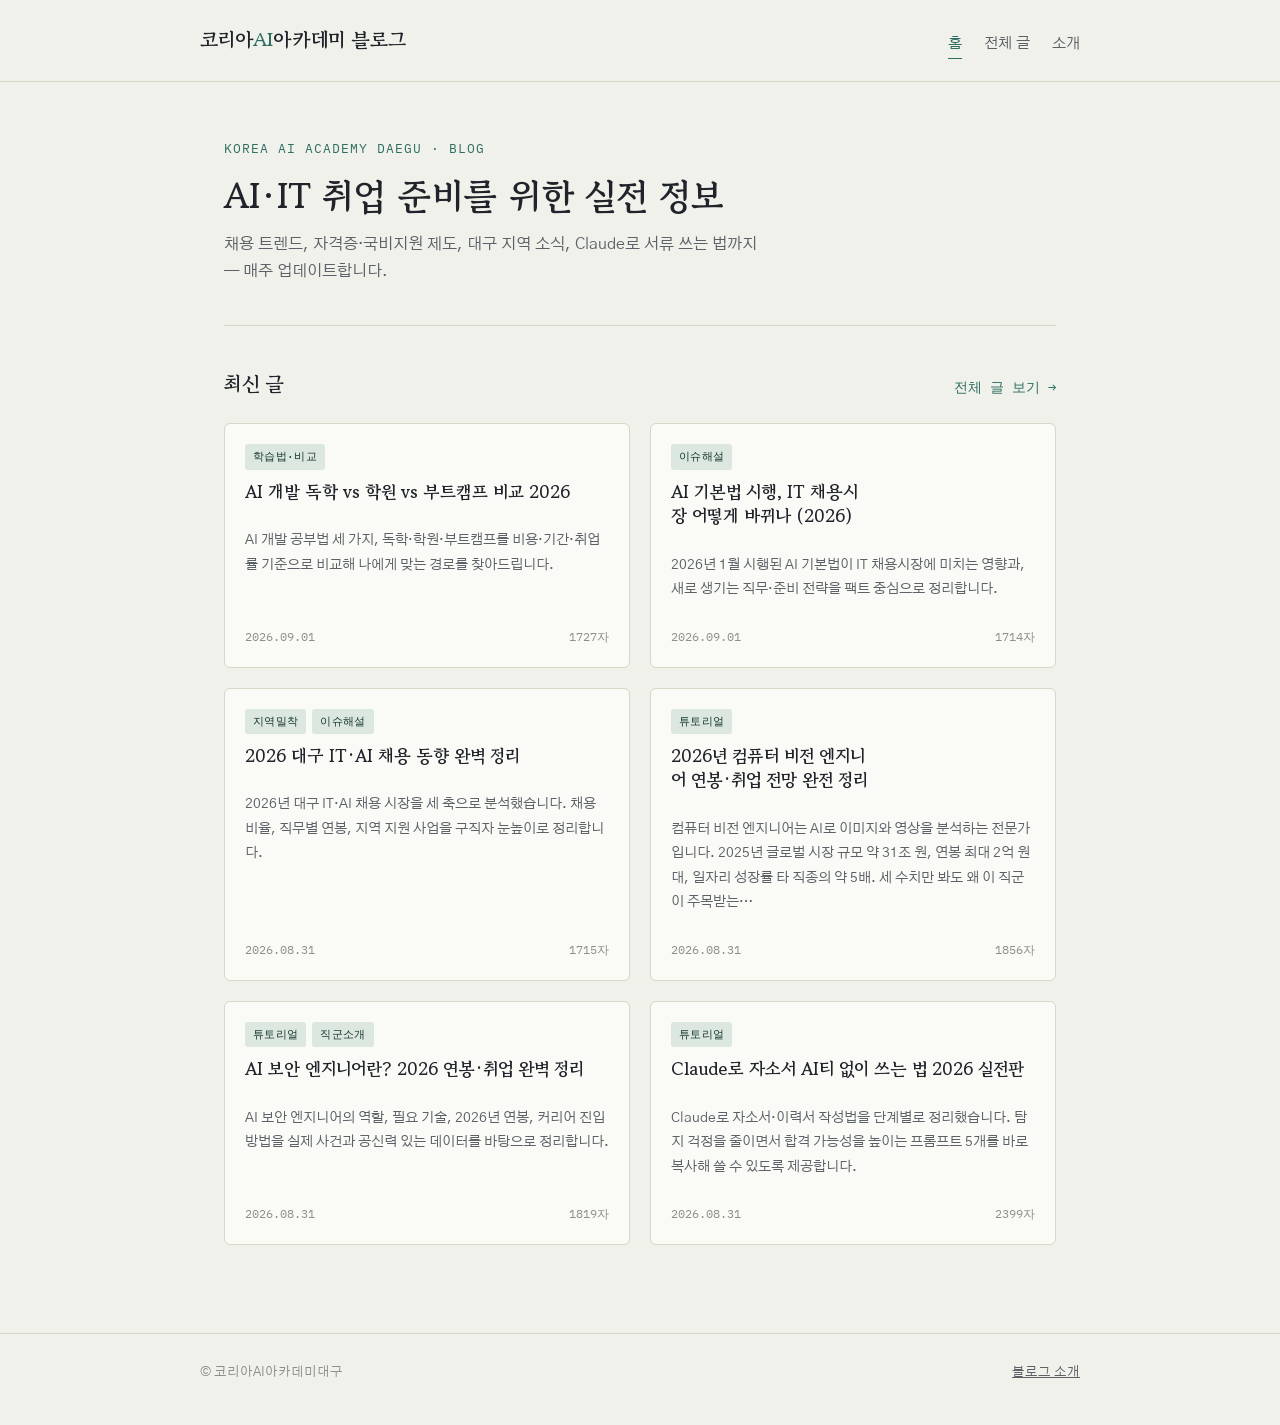
==== index.html @ 201ea53a "블로그 신규 사이트 초기 구성 + 기존 원고 31건 이전 - 정적 사이트(index/post/archive/about) + blog-posts/index.json 구조 - Desk" ====
<!doctype html>
<html lang="ko">
<head>
<meta charset="utf-8">
<meta name="viewport" content="width=device-width, initial-scale=1">
<title>코리아AI아카데미 블로그</title>
<meta name="description" content="AI·IT 취업, 채용 트렌드, 실전 프롬프트까지 — 코리아AI아카데미대구가 정리하는 블로그.">
<link rel="stylesheet" href="assets/style.css">
</head>
<body>

<header class="site-header">
  <div class="row">
    <a class="brand" href="index.html">코리아<span>AI</span>아카데미 블로그</a>
    <nav class="site-nav">
      <a href="index.html" aria-current="page">홈</a>
      <a href="archive.html">전체 글</a>
      <a href="about.html">소개</a>
    </nav>
  </div>
</header>

<main class="shell">
  <section class="hero">
    <p class="eyebrow">Korea AI Academy Daegu · Blog</p>
    <h1>AI·IT 취업 준비를 위한 실전 정보</h1>
    <p>채용 트렌드, 자격증·국비지원 제도, 대구 지역 소식, Claude로 서류 쓰는 법까지 — 매주 업데이트합니다.</p>
  </section>

  <div class="section-head">
    <h2>최신 글</h2>
    <a href="archive.html">전체 글 보기 →</a>
  </div>
  <div class="card-grid" id="latest-grid">
    <p class="empty-note">불러오는 중…</p>
  </div>
</main>

<footer class="site-footer">
  <div class="row">
    <span>© 코리아AI아카데미대구</span>
    <a href="about.html">블로그 소개</a>
  </div>
</footer>

<script src="assets/script.js"></script>
</body>
</html>
---- assets/style.css ----
@import url('https://fonts.googleapis.com/css2?family=Gowun+Batang:wght@400;700&family=Gothic+A1:wght@400;500;600;700&family=IBM+Plex+Mono:wght@400;500&display=swap');

:root{
  --paper: #F0F1EA;
  --paper-raised: #FAFAF6;
  --ink: #20242A;
  --ink-soft: #5B6167;
  --ink-faint: #8B9089;
  --accent: #2E6F63;
  --accent-ink: #17392F;
  --accent-soft: #DCE7DF;
  --accent-2: #B5762F;
  --accent-2-soft: #EFE1CC;
  --line: #D9D6C7;
  --line-strong: #C3BFAE;
  --max: 880px;
}
@media (prefers-color-scheme: dark){
  :root{
    --paper: #171A18;
    --paper-raised: #1E2220;
    --ink: #E8E6DC;
    --ink-soft: #A3A99F;
    --ink-faint: #71766D;
    --accent: #6FBFA8;
    --accent-ink: #DCF3EA;
    --accent-soft: #223129;
    --accent-2: #D79A4B;
    --accent-2-soft: #34291A;
    --line: #2C312D;
    --line-strong: #3B4139;
  }
}

*{ box-sizing: border-box; }
html{ scroll-behavior: smooth; }
@media (prefers-reduced-motion: reduce){ html{ scroll-behavior: auto; } }

body{
  margin: 0;
  background: var(--paper);
  color: var(--ink);
  font-family: 'Gothic A1', 'Malgun Gothic', sans-serif;
  font-size: 16px;
  line-height: 1.75;
}
a{ color: inherit; }
::selection{ background: var(--accent-soft); color: var(--accent-ink); }

h1, h2, h3{
  font-family: 'Gowun Batang', 'Batang', serif;
  font-weight: 700;
  text-wrap: balance;
  margin: 0;
}

img{ max-width: 100%; }

/* ---- site chrome ---- */
.site-header{
  border-bottom: 1px solid var(--line);
  padding: 22px 24px;
}
.site-header .row{
  max-width: var(--max);
  margin: 0 auto;
  display: flex;
  align-items: baseline;
  justify-content: space-between;
  gap: 20px;
  flex-wrap: wrap;
}
.brand{
  font-family: 'Gowun Batang', serif;
  font-weight: 700;
  font-size: 20px;
  text-decoration: none;
  color: var(--ink);
  letter-spacing: -0.01em;
}
.brand span{ color: var(--accent); }
.site-nav{ display: flex; gap: 22px; font-size: 14.5px; }
.site-nav a{
  text-decoration: none;
  color: var(--ink-soft);
  border-bottom: 1px solid transparent;
  padding-bottom: 2px;
}
.site-nav a:hover, .site-nav a[aria-current="page"]{
  color: var(--accent);
  border-bottom-color: var(--accent);
}

.site-footer{
  border-top: 1px solid var(--line);
  margin-top: 64px;
  padding: 28px 24px 40px;
  color: var(--ink-faint);
  font-size: 13px;
}
.site-footer .row{
  max-width: var(--max);
  margin: 0 auto;
  display: flex;
  justify-content: space-between;
  flex-wrap: wrap;
  gap: 10px;
}
.site-footer a{ color: var(--ink-soft); }

.shell{
  max-width: var(--max);
  margin: 0 auto;
  padding: 48px 24px 24px;
}

/* ---- hero (home) ---- */
.hero{ padding: 8px 0 40px; border-bottom: 1px solid var(--line); margin-bottom: 40px; }
.hero .eyebrow{
  font-family: 'IBM Plex Mono', monospace;
  font-size: 12.5px;
  letter-spacing: 0.08em;
  text-transform: uppercase;
  color: var(--accent);
  margin: 0 0 12px;
}
.hero h1{ font-size: clamp(26px, 4vw, 36px); line-height: 1.3; margin-bottom: 12px; }
.hero p{ color: var(--ink-soft); font-size: 15.5px; max-width: 60ch; margin: 0; }

/* ---- section headers ---- */
.section-head{
  display: flex;
  align-items: baseline;
  justify-content: space-between;
  gap: 16px;
  margin-bottom: 22px;
  flex-wrap: wrap;
}
.section-head h2{ font-size: 20px; }
.section-head a{
  font-size: 13.5px;
  color: var(--accent);
  text-decoration: none;
  font-family: 'IBM Plex Mono', monospace;
}

/* ---- post cards ---- */
.card-grid{
  display: grid;
  grid-template-columns: repeat(2, 1fr);
  gap: 20px;
}
@media (max-width: 620px){ .card-grid{ grid-template-columns: 1fr; } }

.post-card{
  display: flex;
  flex-direction: column;
  gap: 10px;
  padding: 20px;
  background: var(--paper-raised);
  border: 1px solid var(--line);
  border-radius: 6px;
  text-decoration: none;
  color: var(--ink);
  transition: border-color .15s ease, transform .15s ease;
}
.post-card:hover{ border-color: var(--accent); transform: translateY(-1px); }
.post-card:focus-visible{ outline: 2px solid var(--accent); outline-offset: 2px; }
.post-card .tags{ display: flex; gap: 6px; flex-wrap: wrap; }
.tag{
  font-family: 'IBM Plex Mono', monospace;
  font-size: 11px;
  letter-spacing: 0.03em;
  color: var(--accent-ink);
  background: var(--accent-soft);
  border-radius: 3px;
  padding: 3px 8px;
}
.post-card h3{ font-size: 17.5px; line-height: 1.4; }
.post-card .excerpt{ font-size: 14px; color: var(--ink-soft); flex: 1; }
.post-card .meta{
  font-family: 'IBM Plex Mono', monospace;
  font-size: 12px;
  color: var(--ink-faint);
  display: flex;
  justify-content: space-between;
}

.empty-note{ color: var(--ink-faint); font-size: 14.5px; padding: 24px 0; }

/* ---- archive: filters ---- */
.filter-bar{
  display: flex;
  align-items: center;
  gap: 10px;
  flex-wrap: wrap;
  margin-bottom: 28px;
  padding-bottom: 24px;
  border-bottom: 1px solid var(--line);
}
.search-input{
  flex: 1 1 220px;
  min-width: 160px;
  font: inherit;
  font-size: 14.5px;
  padding: 9px 14px;
  border: 1px solid var(--line-strong);
  border-radius: 5px;
  background: var(--paper-raised);
  color: var(--ink);
}
.search-input:focus-visible{ outline: 2px solid var(--accent); outline-offset: 1px; }
.tag-filter{
  font-family: 'IBM Plex Mono', monospace;
  font-size: 12.5px;
  padding: 6px 12px;
  border: 1px solid var(--line-strong);
  border-radius: 999px;
  background: var(--paper-raised);
  color: var(--ink-soft);
  cursor: pointer;
}
.tag-filter[aria-pressed="true"]{
  background: var(--accent);
  border-color: var(--accent);
  color: var(--paper-raised);
}
.result-count{
  font-family: 'IBM Plex Mono', monospace;
  font-size: 12.5px;
  color: var(--ink-faint);
  margin-bottom: 18px;
}

/* ---- post detail ---- */
.post-head{ border-bottom: 1px solid var(--line); padding-bottom: 28px; margin-bottom: 32px; }
.post-head .tags{ display: flex; gap: 6px; margin-bottom: 14px; }
.post-head h1{ font-size: clamp(24px, 3.6vw, 34px); line-height: 1.35; margin-bottom: 14px; }
.post-head .meta{
  font-family: 'IBM Plex Mono', monospace;
  font-size: 13px;
  color: var(--ink-faint);
}

.post-body{ max-width: 68ch; font-size: 16.5px; }
.post-body h2{ font-size: 21px; margin: 40px 0 14px; }
.post-body h3{ font-size: 17.5px; margin: 30px 0 10px; }
.post-body p{ margin: 0 0 16px; }
.post-body ul, .post-body ol{ margin: 0 0 16px; padding-left: 24px; }
.post-body li{ margin-bottom: 6px; }
.post-body blockquote{
  margin: 0 0 16px;
  padding: 4px 18px;
  border-left: 3px solid var(--accent);
  color: var(--ink-soft);
  background: var(--paper-raised);
}
.post-body strong{ font-weight: 700; color: var(--ink); }
.post-body hr{ border: none; border-top: 1px solid var(--line); margin: 32px 0; }
.post-body code{
  font-family: 'IBM Plex Mono', monospace;
  font-size: 0.9em;
  background: var(--accent-2-soft);
  color: var(--accent-2);
  padding: 1px 5px;
  border-radius: 3px;
}
.img-note{
  font-family: 'IBM Plex Mono', monospace;
  font-size: 12.5px;
  color: var(--ink-faint);
  border: 1px dashed var(--line-strong);
  border-radius: 5px;
  padding: 10px 14px;
  margin: 0 0 16px;
}

.related{ margin-top: 48px; padding-top: 32px; border-top: 1px solid var(--line); }
.related h2{ font-size: 17px; margin-bottom: 16px; }

.back-link{
  display: inline-flex;
  align-items: center;
  gap: 6px;
  font-family: 'IBM Plex Mono', monospace;
  font-size: 13px;
  color: var(--accent);
  text-decoration: none;
  margin-bottom: 24px;
}

/* ---- about page ---- */
.about-body{ max-width: 64ch; font-size: 16.5px; }
.about-body p{ margin: 0 0 16px; color: var(--ink-soft); }
.about-body h2{ font-size: 19px; margin: 34px 0 12px; color: var(--ink); }
.cta{
  display: inline-block;
  margin-top: 8px;
  padding: 11px 20px;
  background: var(--accent);
  color: var(--paper-raised);
  text-decoration: none;
  border-radius: 5px;
  font-size: 14.5px;
  font-weight: 600;
}
.cta:hover{ opacity: .92; }
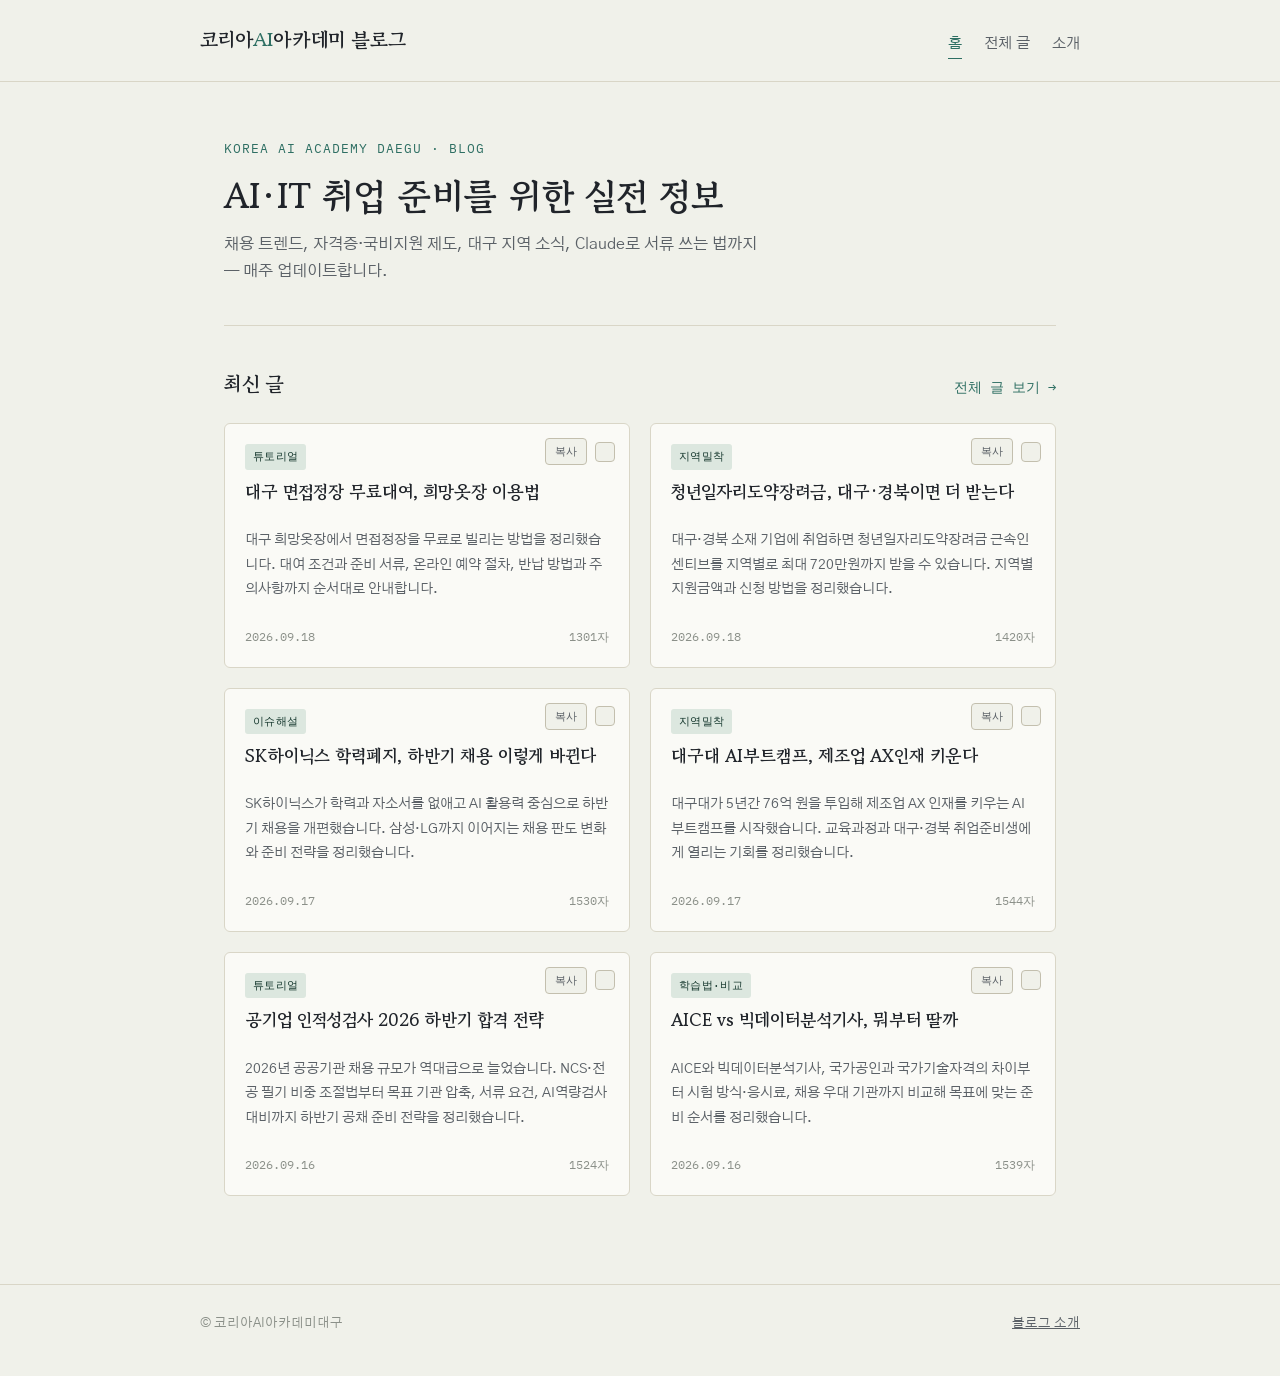
==== commit b5391e65: "메타태그에 SEO 키워드 추가, archive 페이지에 description 추가" ====
--- a/index.html
+++ b/index.html
@@ -4,6 +4,7 @@
 <meta charset="utf-8">
 <meta name="viewport" content="width=device-width, initial-scale=1">
 <title>코리아AI아카데미 블로그</title>
+<meta name="keywords" content="대구IT학원, 대구프로그래밍학원, 대구코딩학원, 대구정보보안학원, 대구빅데이터학원, 대구C언어학원, 대구자바학원, 대구파이썬학원, 대구역코딩학원, 대구역IT학원, 대구역프로그래밍학원, 대구백엔드학원, 대구프론트엔드학원, 대구국비지원무료교육, 대구국민내일배움카드, 대구AI교육, 대구AI자격증, 대구AI개발자, 대구AI국비지원, 대구AI학원, 대구정보처리기사학원, 대구컴퓨터학원">
 <meta name="description" content="AI·IT 취업, 채용 트렌드, 실전 프롬프트까지 — 코리아AI아카데미대구가 정리하는 블로그.">
 <link rel="stylesheet" href="assets/style.css">
 </head>
--- a/assets/style.css
+++ b/assets/style.css
@@ -153,20 +153,90 @@
 @media (max-width: 620px){ .card-grid{ grid-template-columns: 1fr; } }
 
 .post-card{
+  position: relative;
+  padding: 20px;
+  background: var(--paper-raised);
+  border: 1px solid var(--line);
+  border-radius: 6px;
+  transition: border-color .15s ease, opacity .15s ease;
+}
+.post-card:has(.card-link:hover){ border-color: var(--accent); }
+.post-card.is-moved{ opacity: .55; }
+.card-link{
   display: flex;
   flex-direction: column;
   gap: 10px;
-  padding: 20px;
-  background: var(--paper-raised);
-  border: 1px solid var(--line);
-  border-radius: 6px;
-  text-decoration: none;
-  color: var(--ink);
-  transition: border-color .15s ease, transform .15s ease;
-}
-.post-card:hover{ border-color: var(--accent); transform: translateY(-1px); }
-.post-card:focus-visible{ outline: 2px solid var(--accent); outline-offset: 2px; }
-.post-card .tags{ display: flex; gap: 6px; flex-wrap: wrap; }
+  text-decoration: none;
+  color: var(--ink);
+}
+.card-link:focus-visible{ outline: 2px solid var(--accent); outline-offset: 2px; border-radius: 4px; }
+.post-card .tags{ display: flex; gap: 6px; flex-wrap: wrap; padding-right: 68px; }
+
+.card-actions{
+  position: absolute;
+  top: 14px;
+  right: 14px;
+  z-index: 2;
+  display: flex;
+  align-items: center;
+  gap: 8px;
+}
+
+.copy-btn{
+  font-family: 'IBM Plex Mono', monospace;
+  font-size: 11px;
+  letter-spacing: 0.02em;
+  padding: 5px 9px;
+  border: 1px solid var(--line-strong);
+  border-radius: 4px;
+  background: var(--paper);
+  color: var(--ink-soft);
+  cursor: pointer;
+  white-space: nowrap;
+  transition: border-color .1s ease, color .1s ease, background .1s ease;
+}
+.copy-btn:hover{ border-color: var(--accent); color: var(--accent-ink); }
+.copy-btn:focus-visible{ outline: 2px solid var(--accent); outline-offset: 1px; }
+.copy-btn:disabled{ opacity: .6; cursor: default; }
+.copy-btn.copied{ background: var(--accent-soft); border-color: var(--accent); color: var(--accent-ink); }
+
+.copy-btn-lg{
+  font-size: 12.5px;
+  padding: 8px 14px;
+}
+
+.move-check{
+  position: relative;
+  z-index: 2;
+  cursor: pointer;
+  display: inline-flex;
+}
+.move-check input{
+  position: absolute;
+  width: 20px; height: 20px;
+  margin: 0;
+  opacity: 0;
+  cursor: pointer;
+}
+.move-check .box{
+  width: 20px; height: 20px;
+  border: 1.5px solid var(--line-strong);
+  border-radius: 4px;
+  background: var(--paper);
+  display: flex; align-items: center; justify-content: center;
+  transition: background .1s ease, border-color .1s ease;
+}
+.move-check .box::after{
+  content: "";
+  width: 5px; height: 9px;
+  border: solid var(--paper-raised);
+  border-width: 0 2px 2px 0;
+  transform: rotate(45deg) translate(-1px, -1px);
+  opacity: 0;
+}
+.move-check input:checked + .box{ background: var(--accent); border-color: var(--accent); }
+.move-check input:checked + .box::after{ opacity: 1; }
+.move-check input:focus-visible + .box{ outline: 2px solid var(--accent); outline-offset: 2px; }
 .tag{
   font-family: 'IBM Plex Mono', monospace;
   font-size: 11px;
@@ -231,6 +301,21 @@
   color: var(--ink-faint);
   margin-bottom: 18px;
 }
+.move-select{
+  font: inherit;
+  font-size: 13.5px;
+  padding: 8px 12px;
+  border: 1px solid var(--line-strong);
+  border-radius: 5px;
+  background: var(--paper-raised);
+  color: var(--ink);
+}
+.move-select:focus-visible{ outline: 2px solid var(--accent); outline-offset: 1px; }
+.move-hint{
+  font-size: 12.5px;
+  color: var(--ink-faint);
+  margin: -14px 0 20px;
+}
 
 /* ---- post detail ---- */
 .post-head{ border-bottom: 1px solid var(--line); padding-bottom: 28px; margin-bottom: 32px; }
@@ -240,6 +325,13 @@
   font-family: 'IBM Plex Mono', monospace;
   font-size: 13px;
   color: var(--ink-faint);
+}
+.post-head .meta-row{
+  display: flex;
+  align-items: center;
+  justify-content: space-between;
+  flex-wrap: wrap;
+  gap: 12px;
 }
 
 .post-body{ max-width: 68ch; font-size: 16.5px; }
